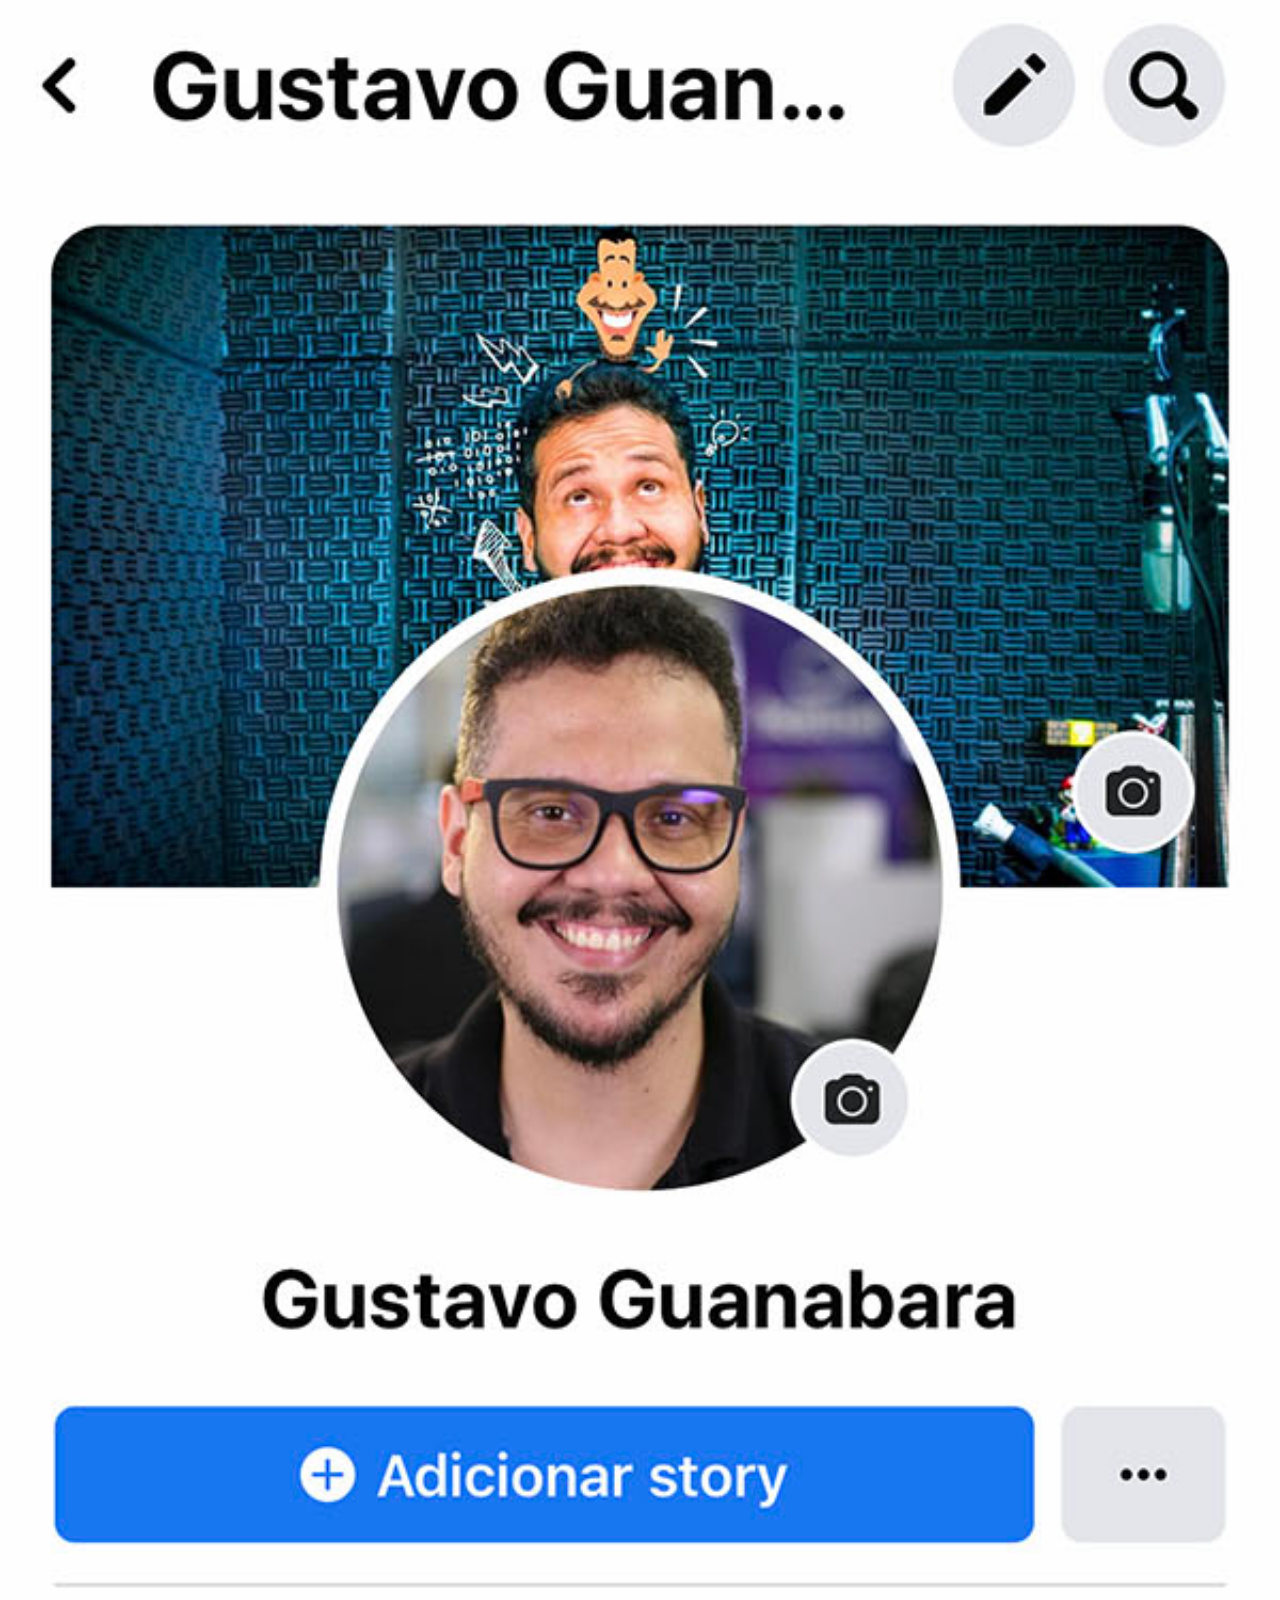
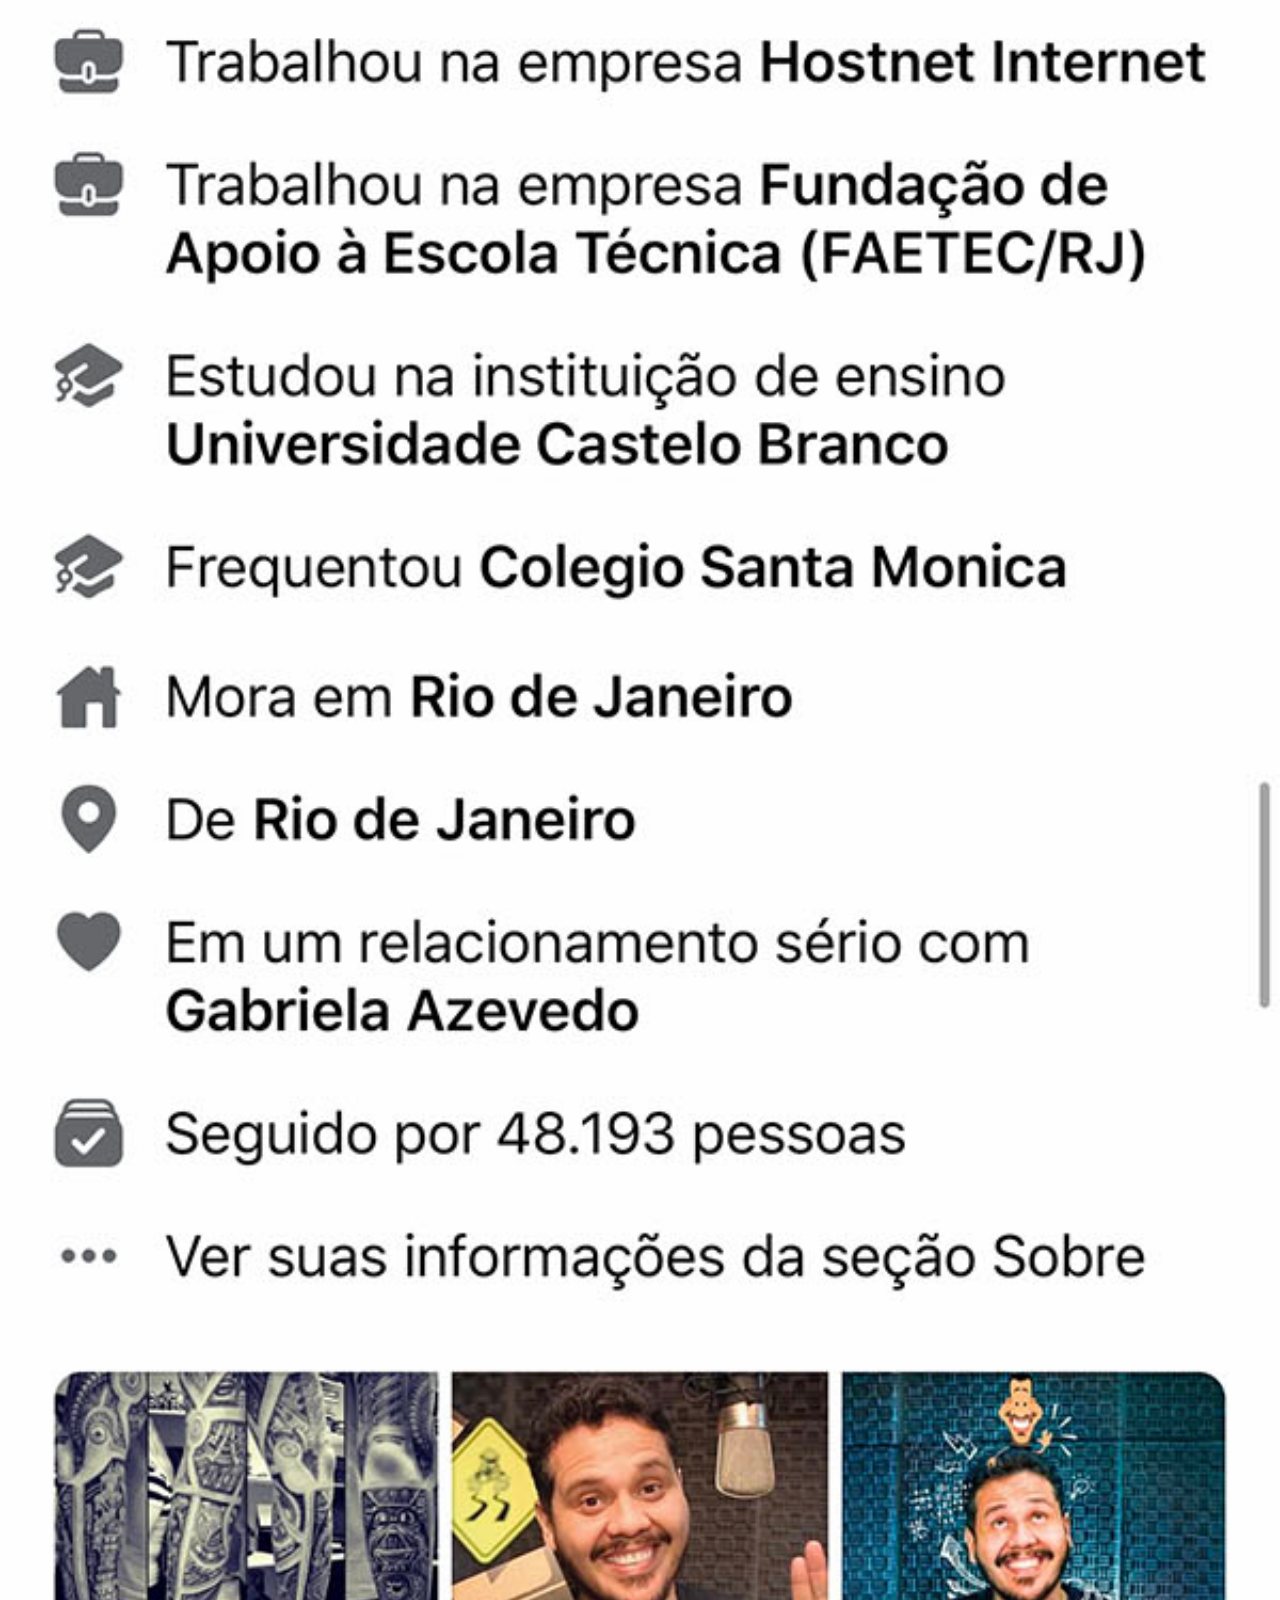
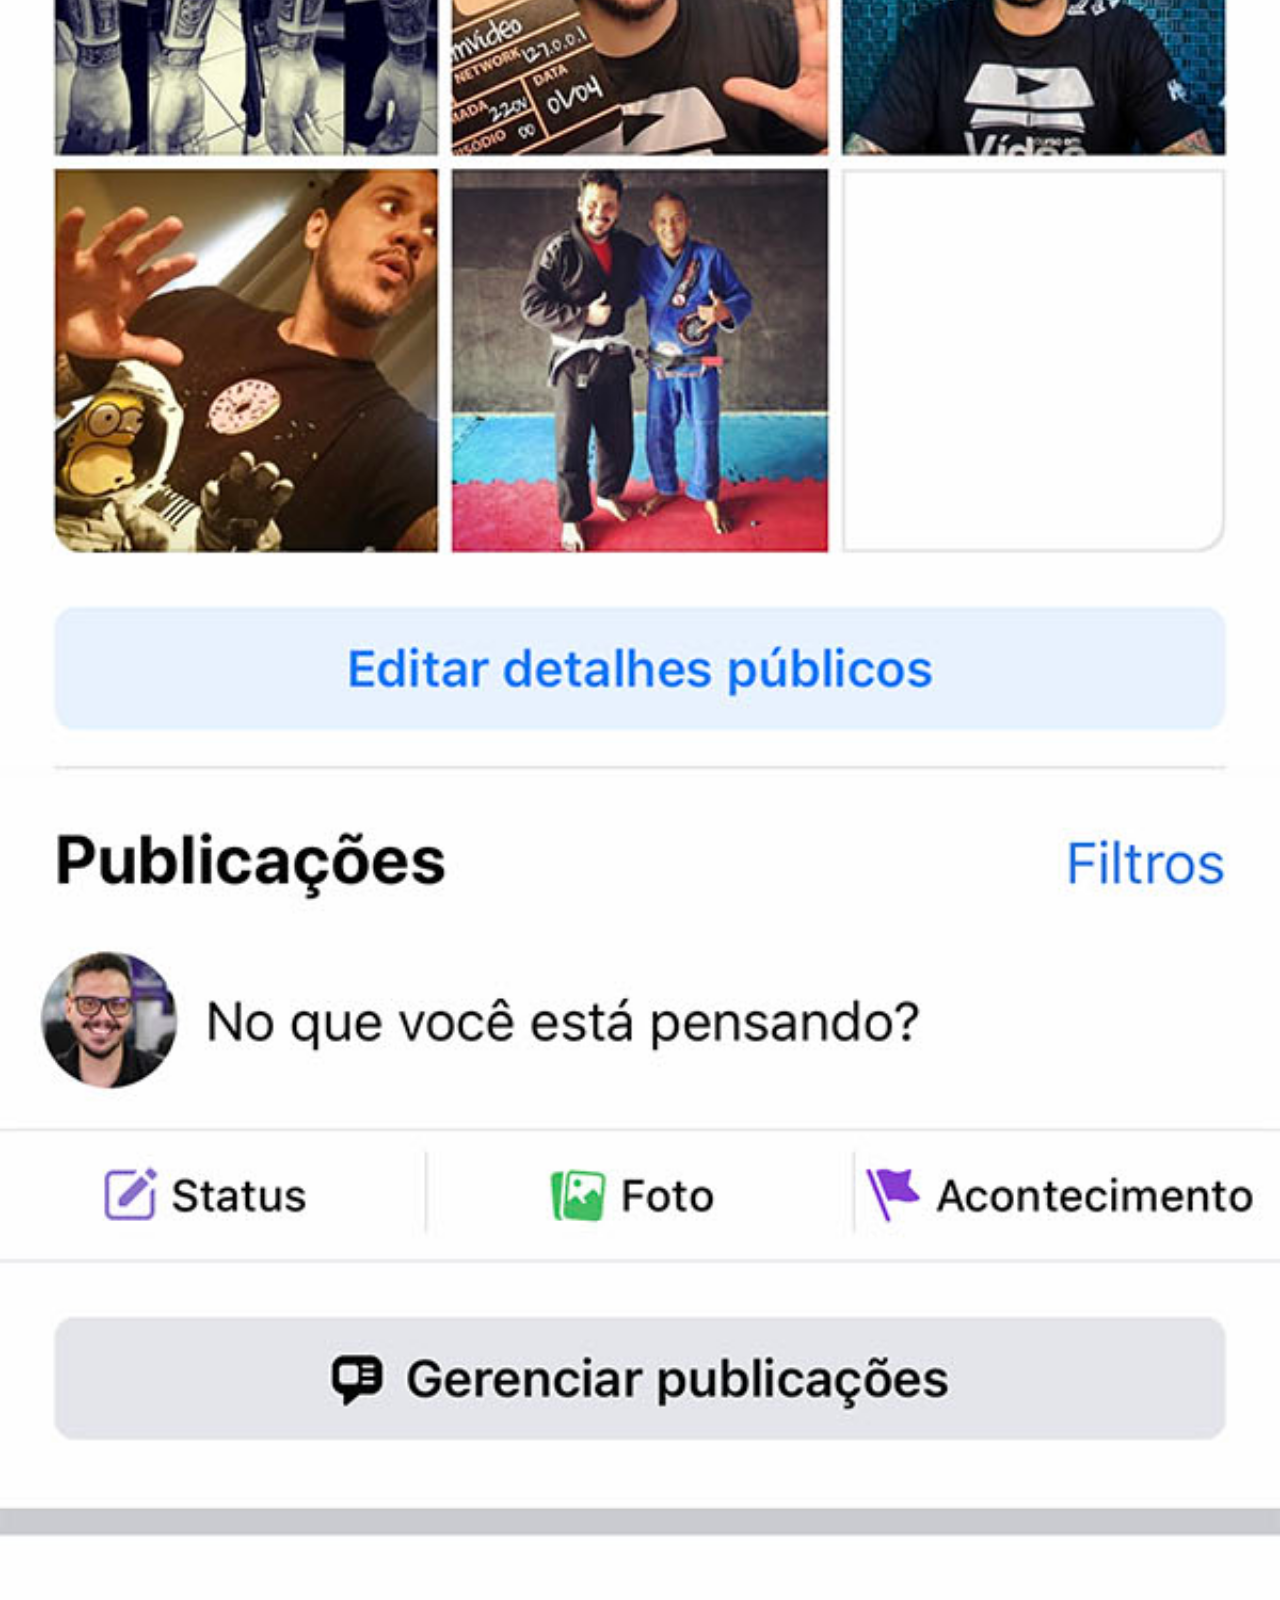
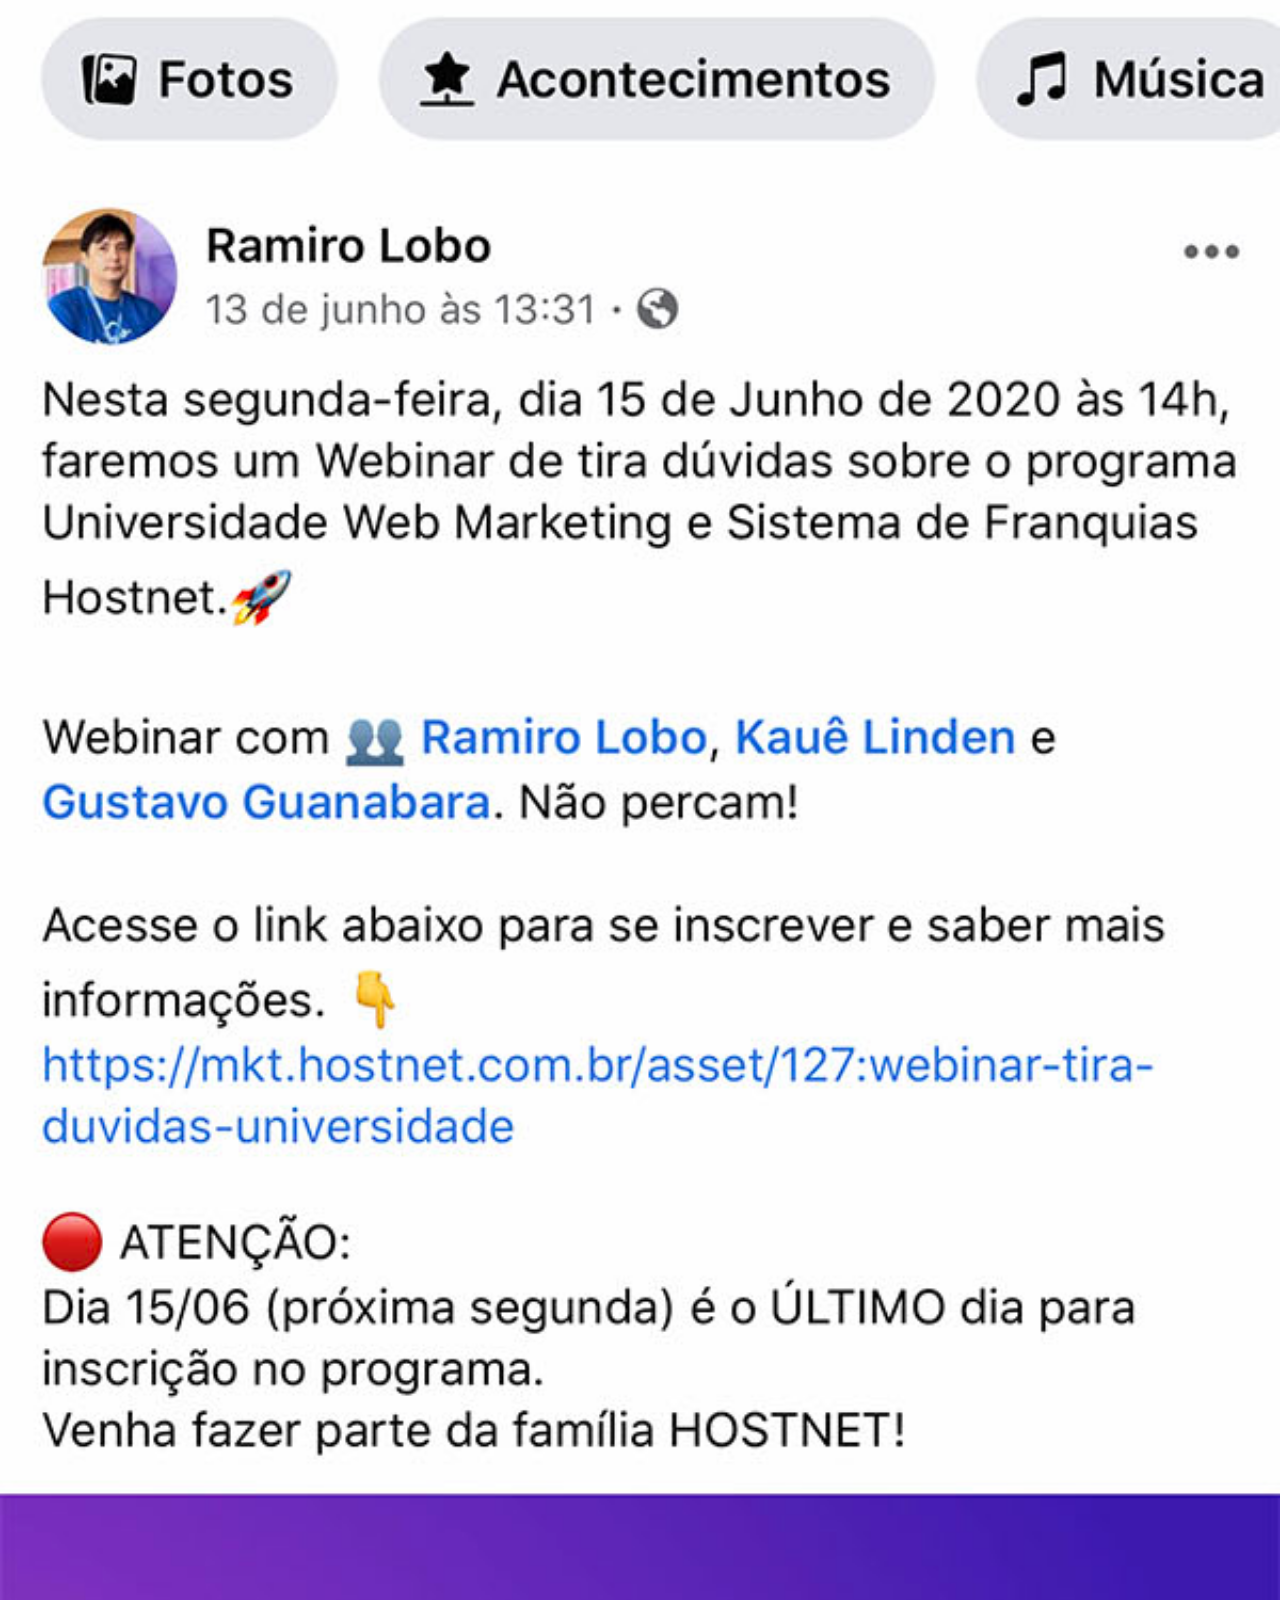
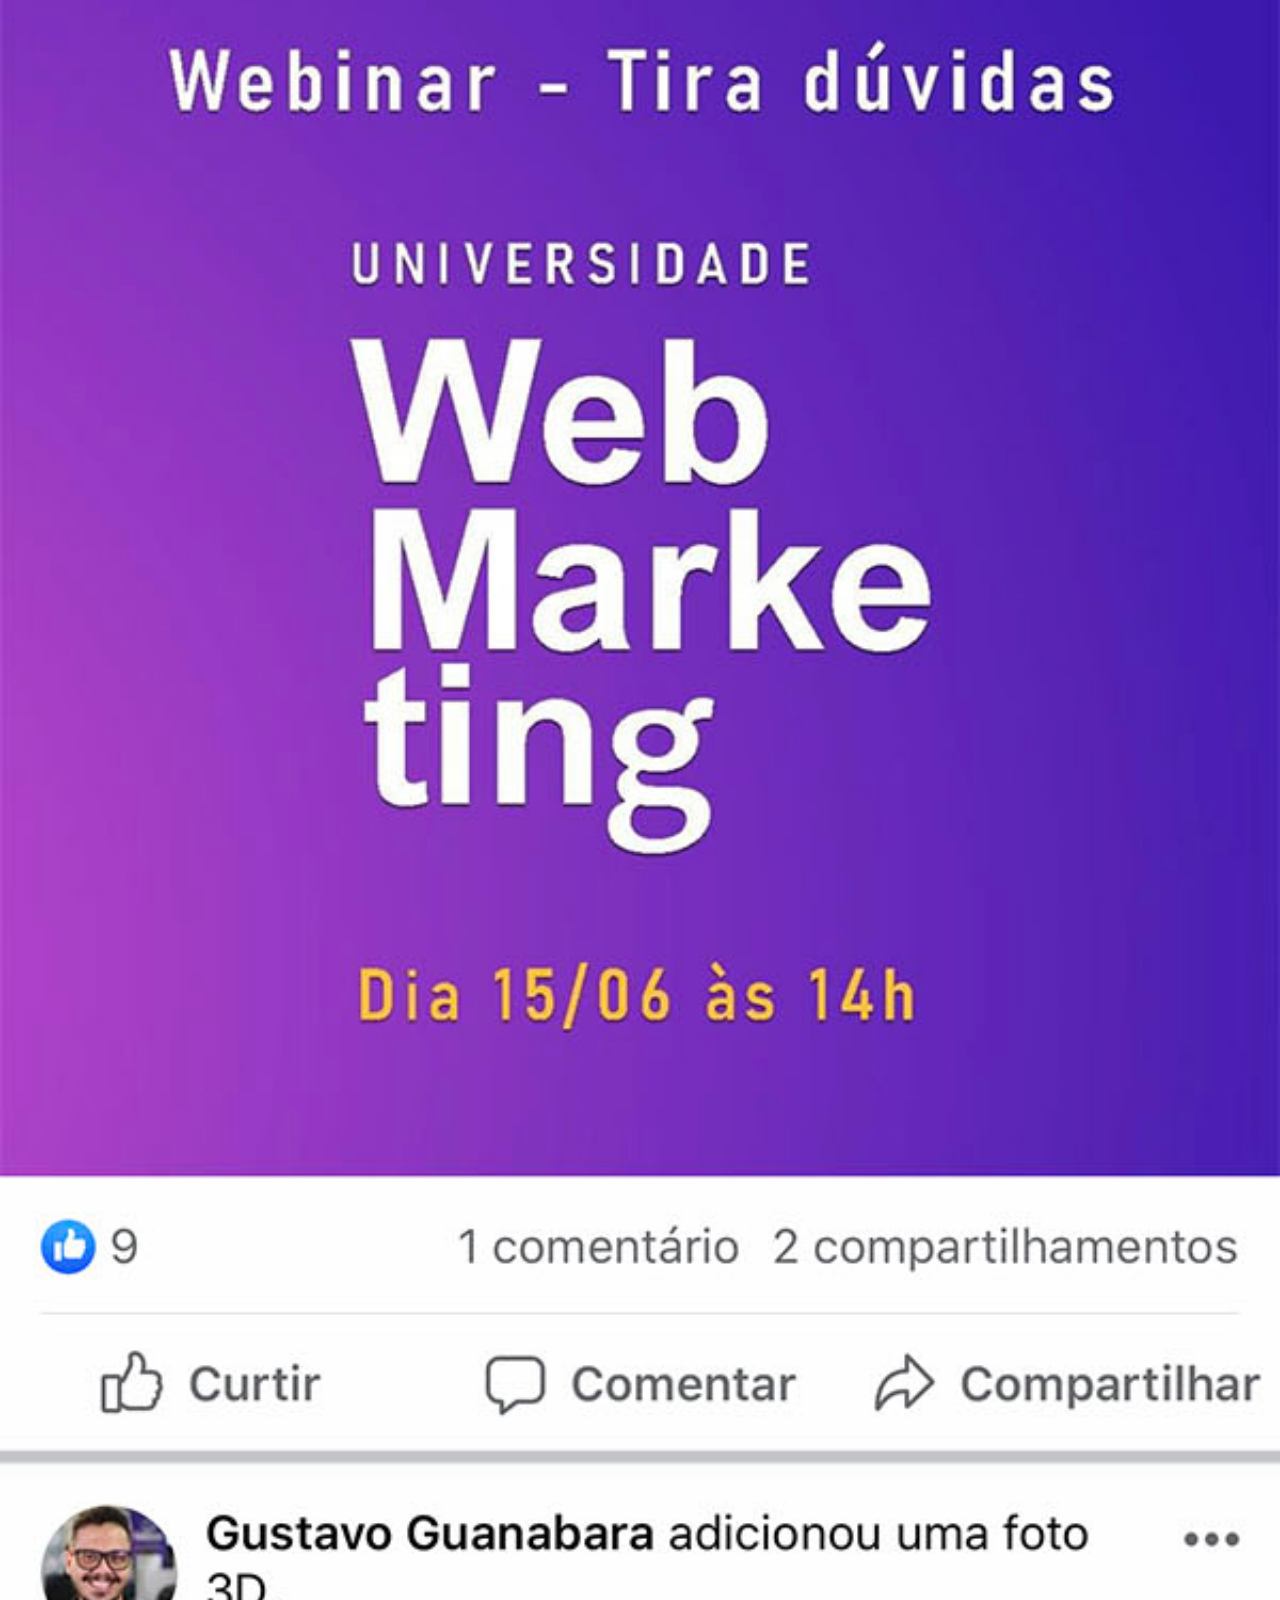
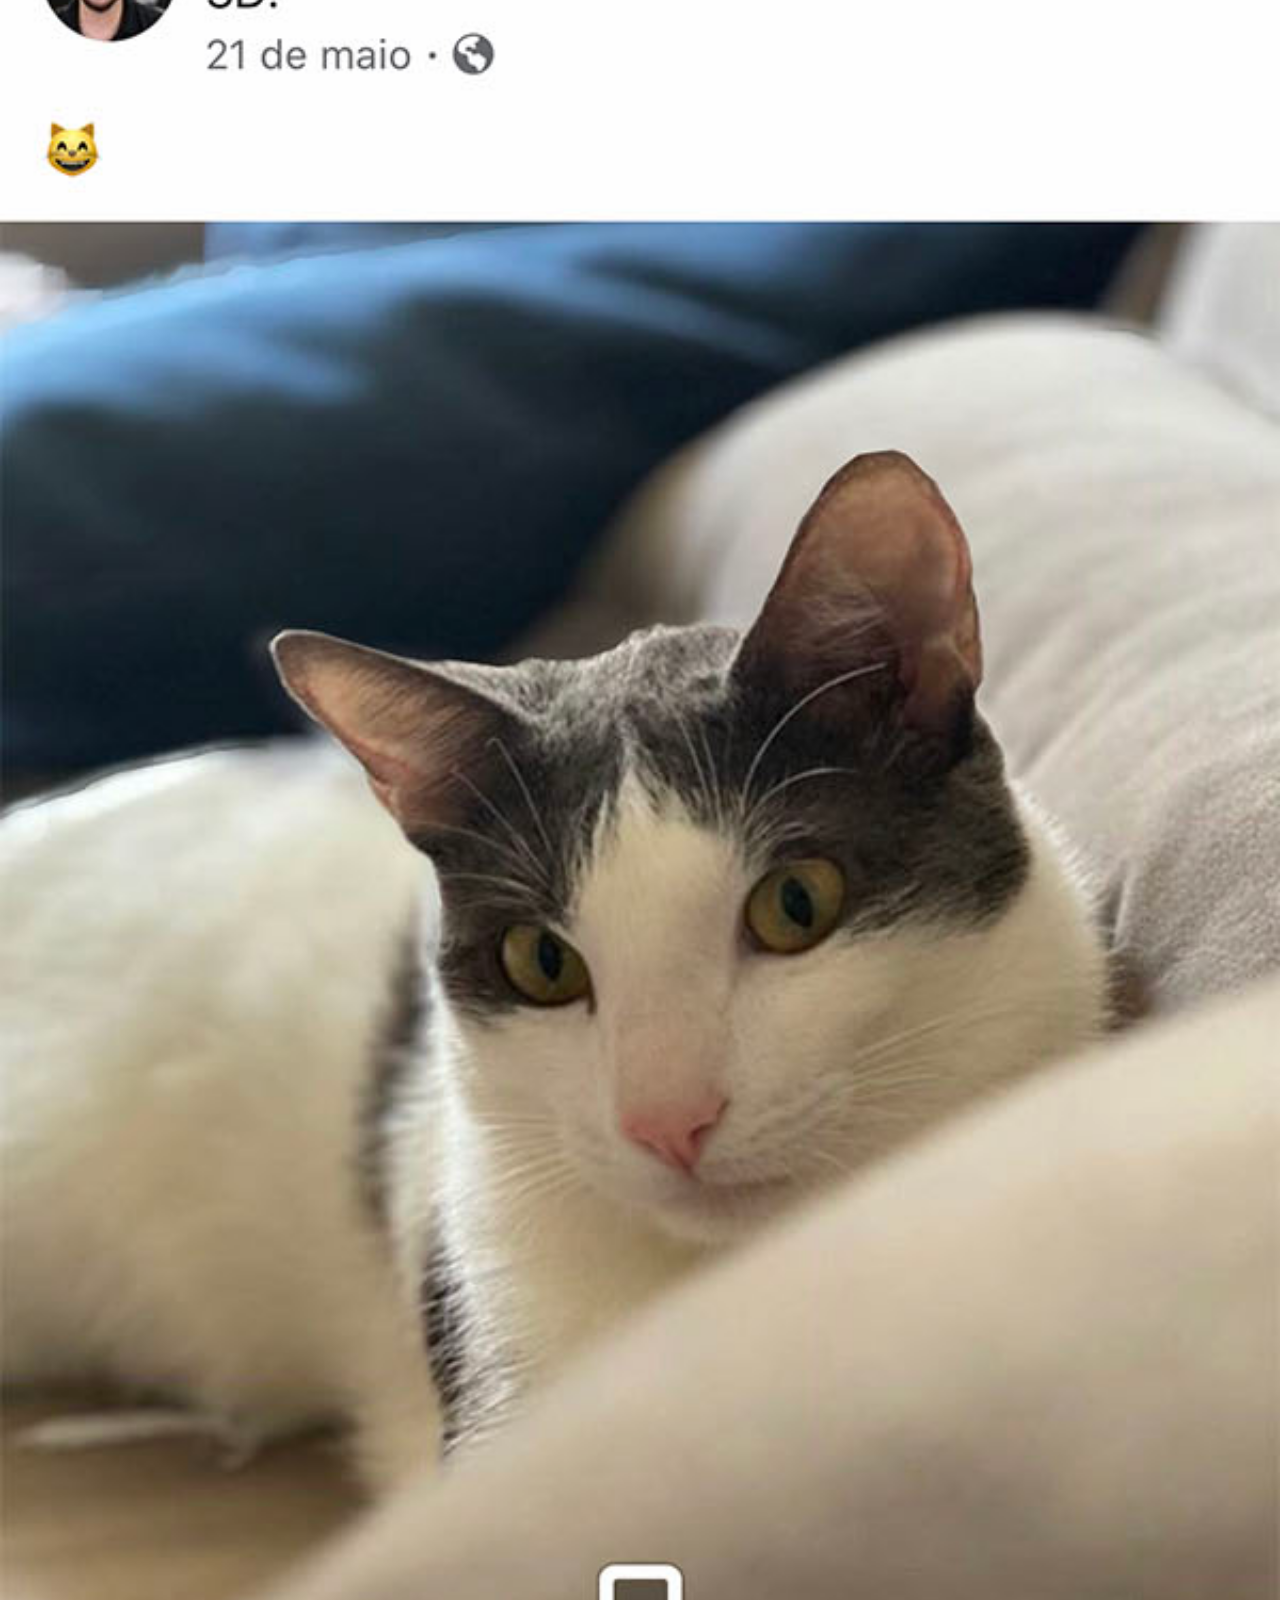
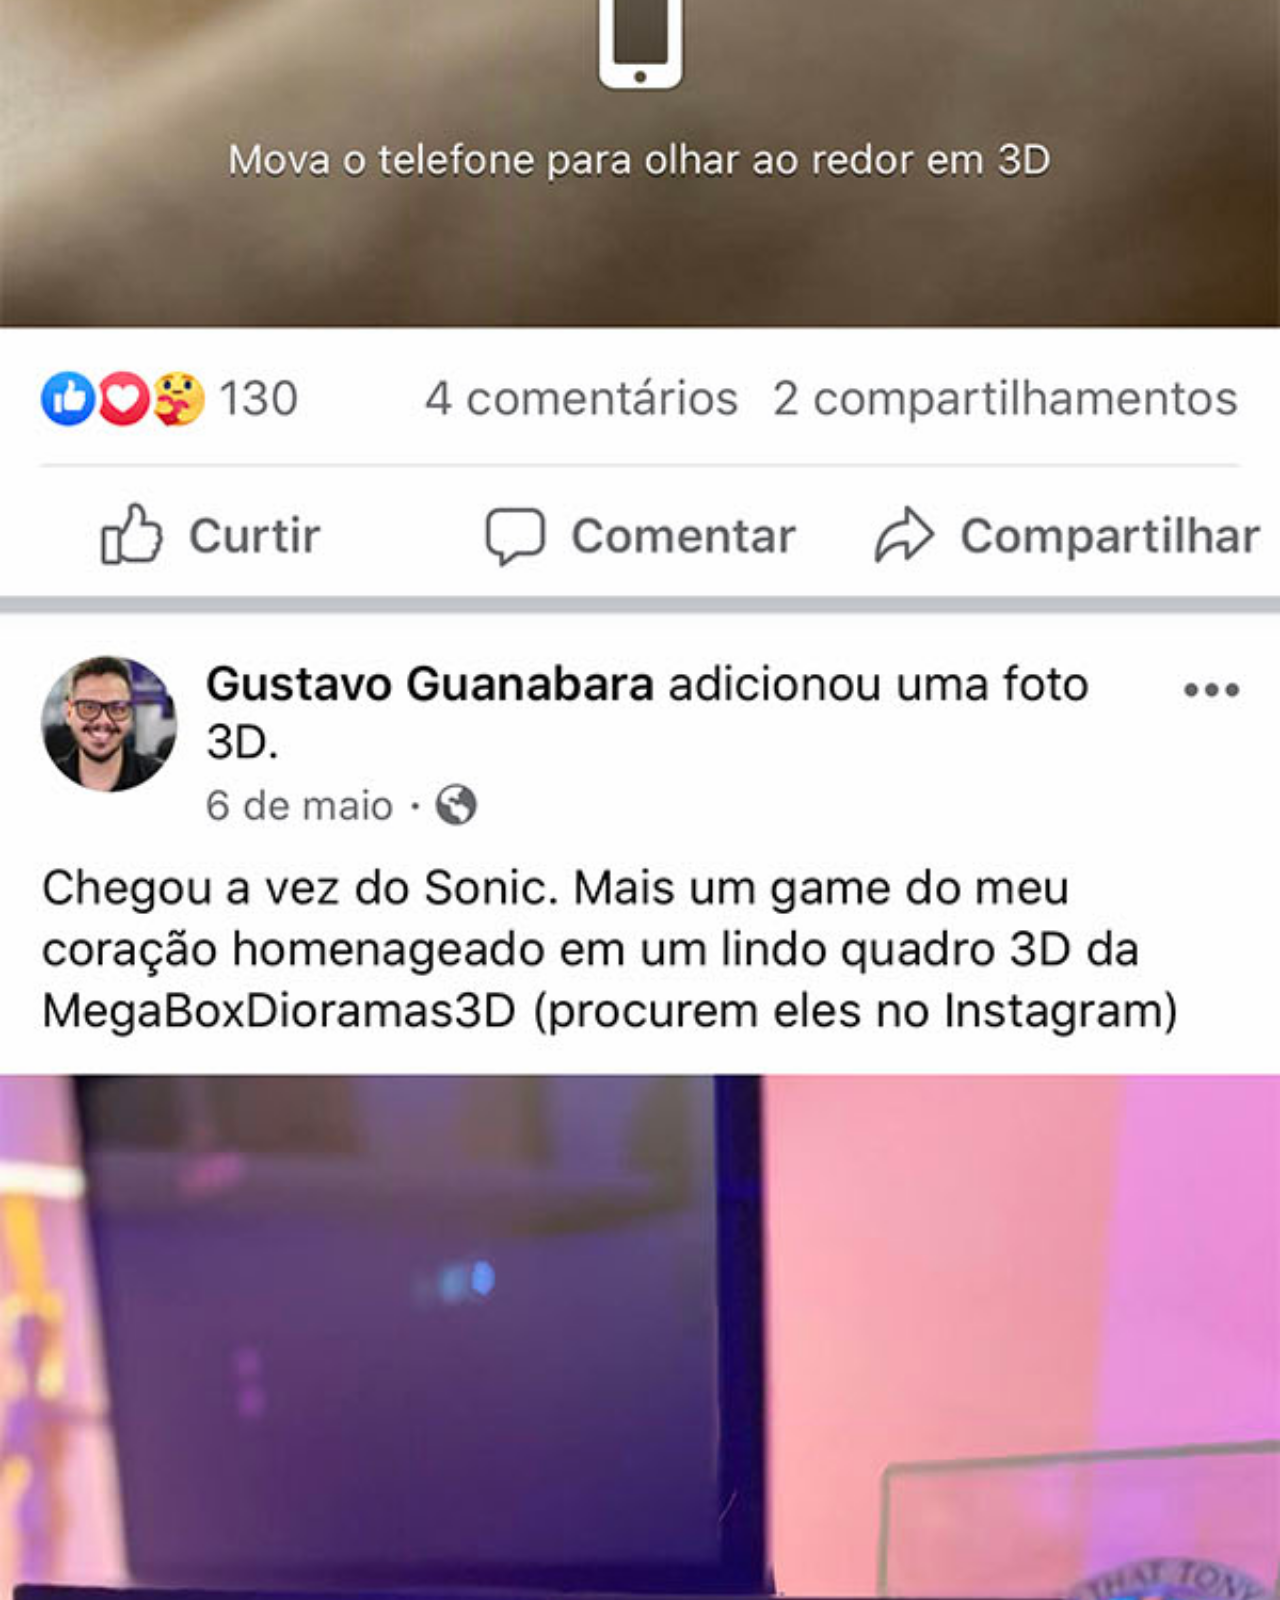
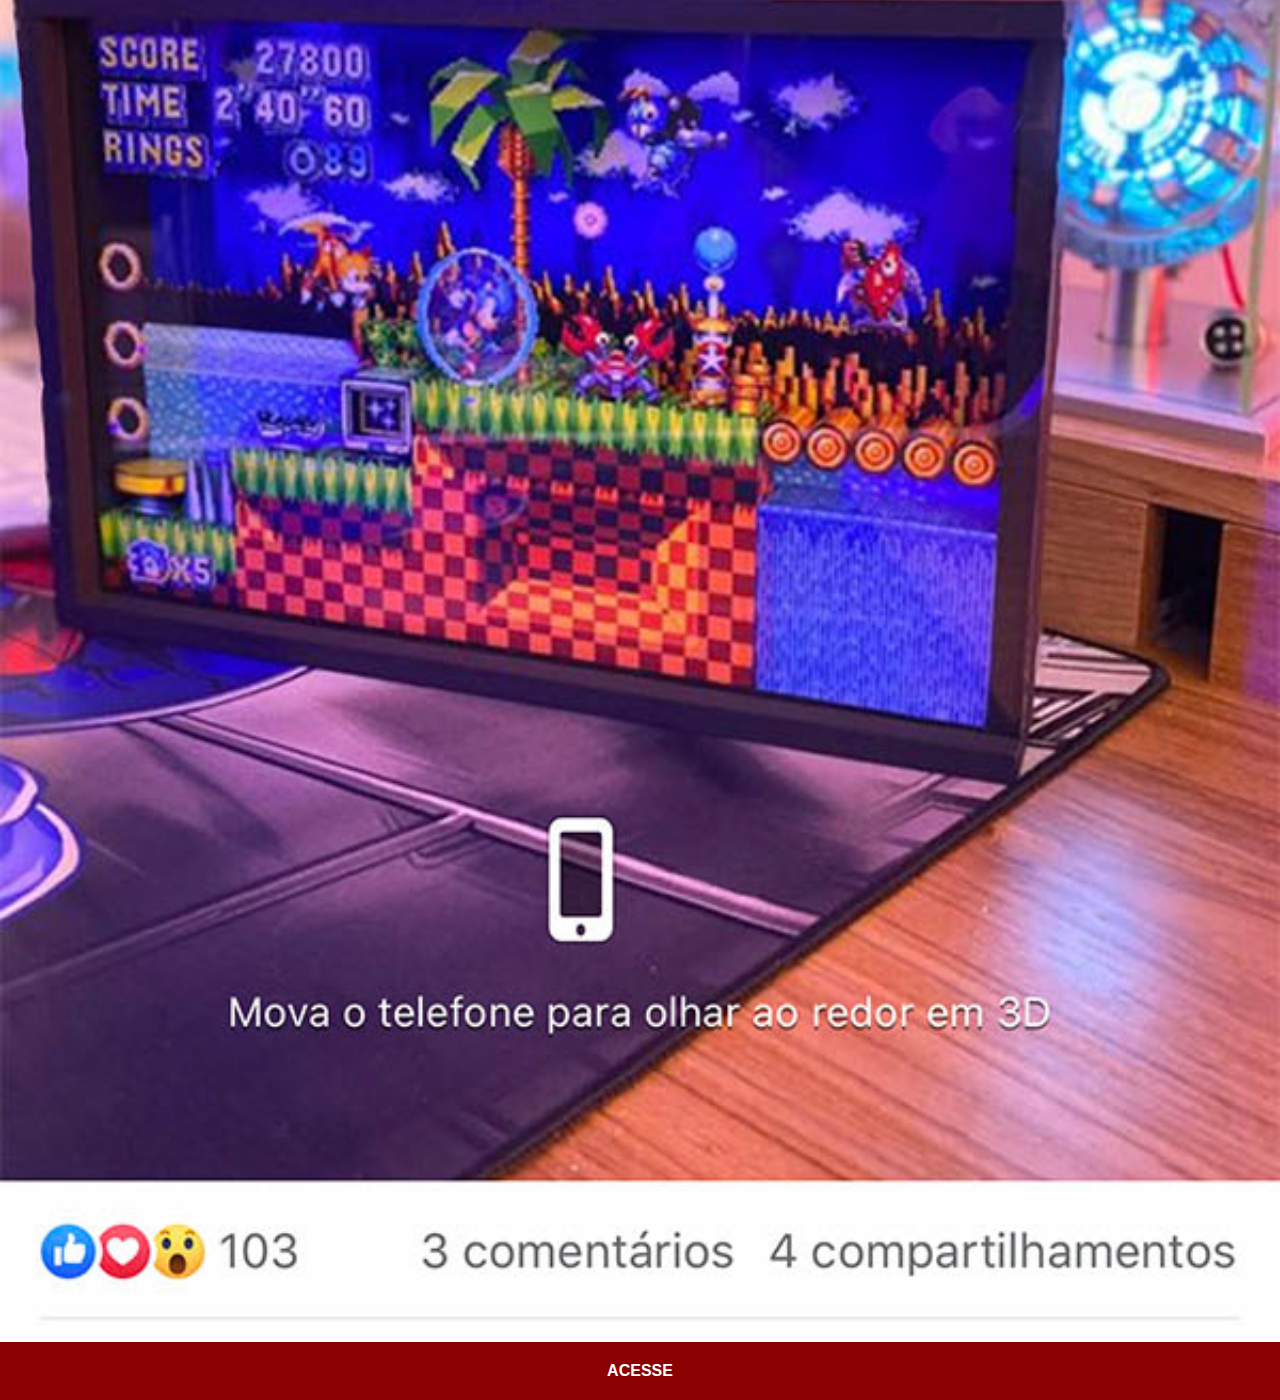
==== facebook.html @ cc2f9843 "Atualizei os links" ====
<!DOCTYPE html>
<html lang="pt-br">
<head>
    <meta charset="UTF-8">
    <meta name="viewport" content="width=device-width, initial-scale=1.0">
    <title>Facebook</title>
    <link rel="stylesheet" href="estilos/social.css">
</head>
<body>
    <img src="imagens/tela-facebook.jpg" alt="Facebook">
    <a href="https://www.facebook.com/gustavoguanabara/">ACESSE</a>
</body>
</html>
---- estilos/social.css ----
@charset "UTF-8";

* {
    margin: 0px;
    padding: 0px;
    font-family: Arial, Helvetica, sans-serif;
}

::-webkit-scrollbar {
    width: 0px;
    height: 0px;
}

img {
    width: 100vw;
}

a {
    display: block;
    background-color: darkred;
    color: white;
    padding: 20px;
    text-align: center;
    font-weight: bolder;
    text-decoration: none;
}

a:hover {
    background-color: red;
}
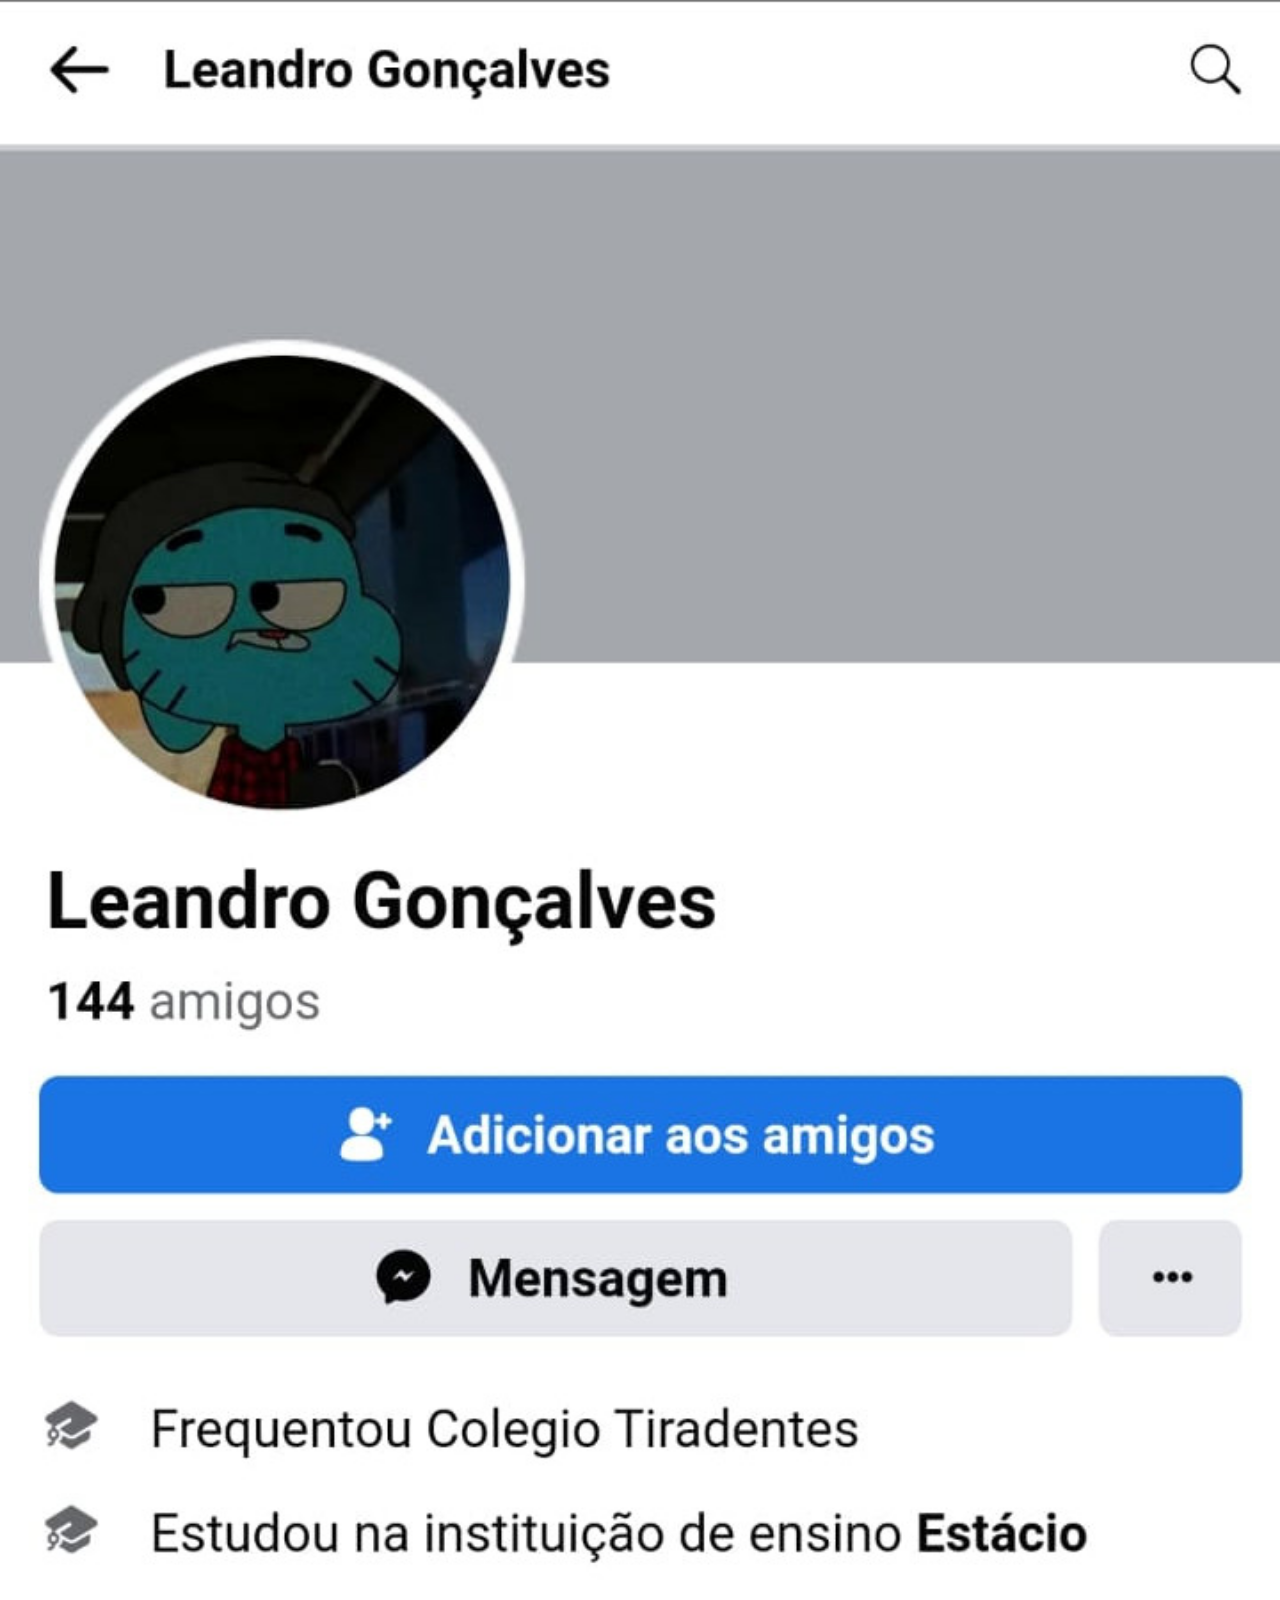
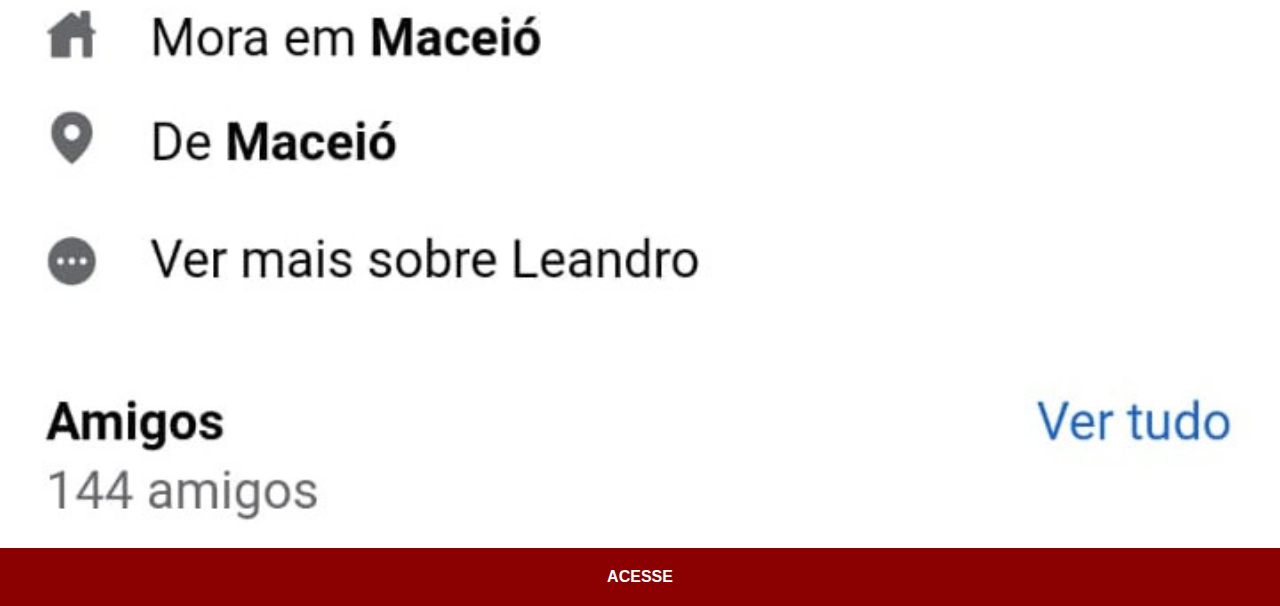
==== commit 0c6fe27a: "Terminei projeto próprio" ====
--- a/facebook.html
+++ b/facebook.html
@@ -7,7 +7,7 @@
     <link rel="stylesheet" href="estilos/social.css">
 </head>
 <body>
-    <img src="imagens/tela-facebook.jpg" alt="Facebook">
-    <a href="https://www.facebook.com/gustavoguanabara/">ACESSE</a>
+    <img src="imagens/minha-tela-facebook.jpg" alt="Facebook">
+    <a href="https://www.facebook.com/profile.php?id=100006458592587" target="_blank">ACESSE</a>
 </body>
 </html>